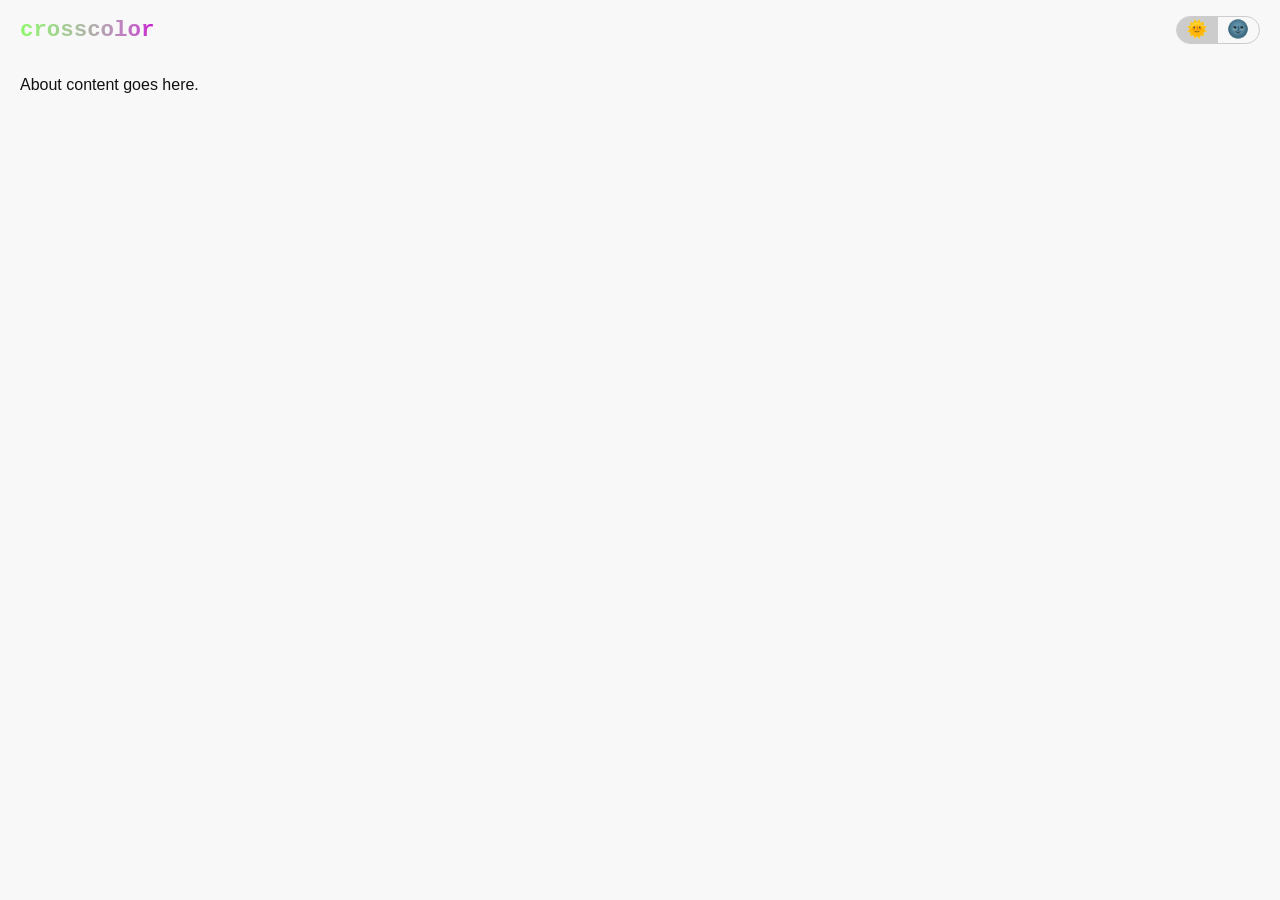
==== about.html @ 0abae57c "Add about page scaffold and ❓ button on both pages about.html: same header structure with gradient w" ====
<!DOCTYPE html>
<html lang="en">
<head>
  <meta charset="UTF-8">
  <meta name="viewport" content="width=device-width, initial-scale=1">
  <title>Crosscolor — About</title>
  <link rel="stylesheet" href="style.css">
</head>
<body>
  <header>
    <div class="header-row">
      <h1>crosscolor</h1>
      <button id="theme-toggle"><span class="toggle-light">🌞</span><span class="toggle-dark">🌚</span></button>
    </div>
  </header>
  <main id="about-content">
    <p>About content goes here.</p>
  </main>
  <script src="crosscolor.js"></script>
  <script src="about.js"></script>
</body>
</html>
---- style.css ----
*, *::before, *::after { box-sizing: border-box; margin: 0; padding: 0; }

:root {
  --bg:           #f8f8f8;
  --fg:           #111;
  --border:       #ccc;
  --cell-neutral: #999;
}

[data-theme="dark"] {
  --bg:           #111;
  --fg:           #eee;
  --border:       #444;
  --cell-neutral: #666;
}

body {
  background: var(--bg);
  color: var(--fg);
  font-family: sans-serif;
  min-height: 100vh;
  transition: background 0.15s, color 0.15s;
}

/* ---------- Header ---------- */

header {
  display: flex;
  flex-direction: column;
  padding: 1rem 1.25rem 0.5rem;
  gap: 0.5rem;
}

.header-row {
  display: flex;
  align-items: center;
  justify-content: space-between;
}

.header-controls {
  display: flex;
  justify-content: center;
  gap: 2rem;
}

h1 {
  font-family: 'Courier New', Courier, monospace;
  font-size: 1.4rem;
  font-weight: bold;
  /* gradient applied via JS on load */
}

/* ---------- Buttons ---------- */

button, #back-btn, .icon-btn {
  background: none;
  border: 1px solid var(--border);
  color: var(--fg);
  padding: 0.25rem 0.75rem;
  border-radius: 999px;
  cursor: pointer;
  font-size: 1.1rem;
  line-height: 1;
  text-decoration: none;
  display: inline-flex;
  align-items: center;
  transition: background 0.1s;
}

button:hover, #back-btn:hover, .icon-btn:hover {
  background: var(--border);
}

/* Split theme toggle */

#theme-toggle {
  padding: 0;
  overflow: hidden;
  gap: 0;
}

#theme-toggle .toggle-light,
#theme-toggle .toggle-dark {
  padding: 0.25rem 0.6rem;
  transition: background 0.1s;
}

[data-theme="light"] #theme-toggle .toggle-light,
[data-theme="dark"]  #theme-toggle .toggle-dark {
  background: var(--border);
}

/* ---------- About page ---------- */

#about-content {
  max-width: 600px;
  padding: 1.25rem;
  line-height: 1.6;
}

/* ---------- Tabs ---------- */

#tabs {
  display: flex;
  gap: 0.5rem;
  padding: 0 1.25rem 0.75rem;
  border-bottom: 1px solid var(--border);
}

.tab-btn {
  border-radius: 4px 4px 0 0;
  border-bottom: 2px solid transparent;
}

.tab-btn.active {
  border-bottom-color: var(--fg);
  font-weight: 600;
}

/* ---------- Shape previews ---------- */

#previews {
  padding: 1.25rem;
}

.preview-section {
  display: flex;
  flex-wrap: wrap;
  gap: 1rem;
}

.preview-item {
  cursor: pointer;
  padding: 0.75rem;
  border: 1px solid var(--border);
  border-radius: 6px;
  transition: border-color 0.1s;
  min-height: 60px;
  display: flex;
  align-items: center;
  justify-content: center;
}

.preview-item:hover {
  border-color: var(--fg);
}

.preview-grid {
  border-collapse: separate;
  border-spacing: 2px;
  width: max-content;
}

.preview-grid td {
  width: 12px;
  height: 12px;
}

.preview-grid .preview-cell {
  background: var(--cell-neutral);
  border-radius: 2px;
  font-size: 7px;
  line-height: 12px;
  text-align: center;
  color: var(--bg);
}

/* ---------- Play area ---------- */

#play-area {
  display: flex;
  justify-content: center;
  padding: 1.25rem;
}

.play-grid {
  border-collapse: separate;
  border-spacing: 4px;
  width: max-content;
}

.play-grid td {
  width: 48px;
  height: 48px;
}

.play-grid .tile {
  border-radius: 8px;
  cursor: pointer;
  font-size: 18px;
  line-height: 48px;
  text-align: center;
  color: rgba(0,0,0,0.4);
}

.play-grid .anchor {
  cursor: default;
}

.play-grid .tile.selected {
  outline: 4px solid var(--fg);
  outline-offset: 0;
}

.play-grid .tile.win-marked {
  cursor: default;
  font-size: 12px;
  line-height: normal;
  vertical-align: bottom;
  text-align: right;
  padding: 0 5px 4px 0;
}

.play-grid .tile.tile-appear {
  animation: tile-appear 0.3s ease-out;
}

.play-grid .tile.tile-place {
  animation: tile-place 0.15s ease-out;
}

.play-grid .tile.tile-win {
  animation: tile-place 0.4s ease-out;
}

@keyframes tile-appear {
  from { opacity: 0; transform: scale(0.4); }
  to   { opacity: 1; transform: scale(1); }
}

@keyframes tile-place {
  0%   { transform: scale(0.82); }
  60%  { transform: scale(1.1); }
  100% { transform: scale(1); }
}

.play-grid .vacant {
  border-radius: 8px;
  border: 5px solid var(--border);
}

.play-grid .palette-vacant {
  border: none;
  position: relative;
}

.play-grid .palette-vacant::after {
  content: '';
  position: absolute;
  top: 50%;
  left: 50%;
  transform: translate(-50%, -50%);
  width: 16px;
  height: 16px;
  background: var(--cell-neutral);
  border-radius: 6px;
}

.play-grid .tile.anchor {
  cursor: default;
  font-size: 12px;
  line-height: normal;
  vertical-align: bottom;
  text-align: right;
  padding: 0 5px 4px 0;
}
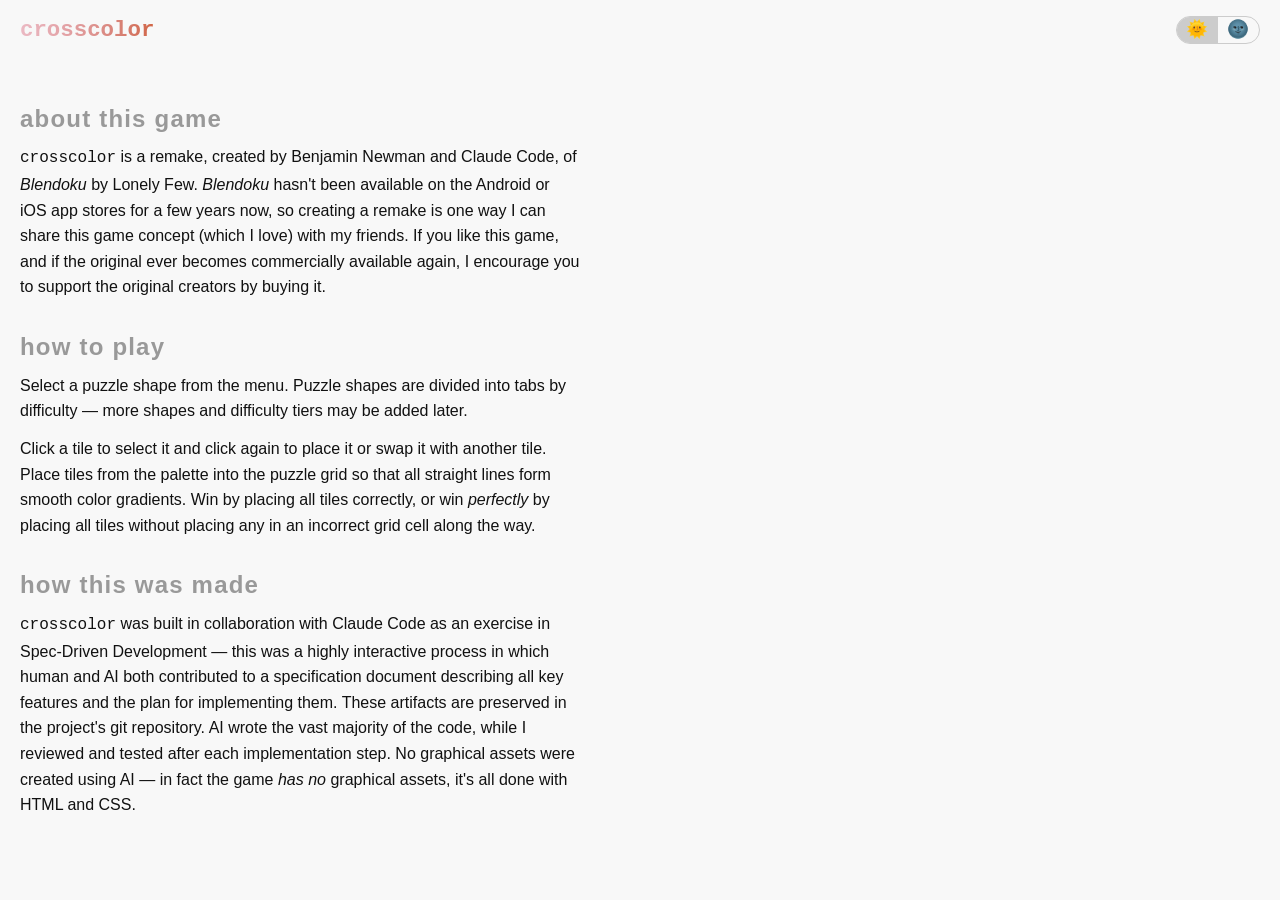
==== commit 84da2d6c: "Add content to about page" ====
--- a/about.html
+++ b/about.html
@@ -14,7 +14,13 @@
     </div>
   </header>
   <main id="about-content">
-    <p>About content goes here.</p>
+    <h2>about this game</h2>
+    <p><span class="mono">crosscolor</span> is a remake, created by Benjamin Newman and Claude Code, of <i>Blendoku</i> by Lonely Few. <i>Blendoku</i> hasn't been available on the Android or iOS app stores for a few years now, so creating a remake is one way I can share this game concept (which I love) with my friends. If you like this game, and if the original ever becomes commercially available again, I encourage you to support the original creators by buying it.</p>
+    <h2>how to play</h2>
+    <p>Select a puzzle shape from the menu. Puzzle shapes are divided into tabs by difficulty &mdash; more shapes and difficulty tiers may be added later.</p>
+    <p>Click a tile to select it and click again to place it or swap it with another tile. Place tiles from the palette into the puzzle grid so that all straight lines form smooth color gradients. Win by placing all tiles correctly, or win <i>perfectly</i> by placing all tiles without placing any in an incorrect grid cell along the way.</p>
+    <h2>how this was made</h2>
+    <p><span class="mono">crosscolor</span> was built in collaboration with Claude Code as an exercise in Spec-Driven Development &mdash; this was a highly interactive process in which human and AI both contributed to a specification document describing all key features and the plan for implementing them. These artifacts are preserved in the project's git repository. AI wrote the vast majority of the code, while I reviewed and tested after each implementation step. No graphical assets were created using AI &mdash; in fact the game <i>has no</i> graphical assets, it's all done with HTML and CSS.</p>
   </main>
   <script src="crosscolor.js"></script>
   <script src="about.js"></script>
--- a/style.css
+++ b/style.css
@@ -5,6 +5,7 @@
   --fg:           #111;
   --border:       #ccc;
   --cell-neutral: #999;
+  --tile-size:    48px;
 }
 
 [data-theme="dark"] {
@@ -98,6 +99,21 @@
   line-height: 1.6;
 }
 
+#about-content h2 {
+  margin-top: 1.75rem;
+  margin-bottom: 0.4rem;
+  letter-spacing: 0.05em;
+  color: var(--cell-neutral);
+}
+
+#about-content p + p {
+  margin-top: 0.75rem;
+}
+
+.mono {
+  font-family: 'Courier New', Courier, monospace;
+}
+
 /* ---------- Tabs ---------- */
 
 #tabs {
@@ -175,20 +191,20 @@
 
 .play-grid {
   border-collapse: separate;
-  border-spacing: 4px;
+  border-spacing: calc(var(--tile-size) * 0.0833);
   width: max-content;
 }
 
 .play-grid td {
-  width: 48px;
-  height: 48px;
+  width: var(--tile-size);
+  height: var(--tile-size);
 }
 
 .play-grid .tile {
-  border-radius: 8px;
+  border-radius: calc(var(--tile-size) * 0.1667);
   cursor: pointer;
-  font-size: 18px;
-  line-height: 48px;
+  font-size: calc(var(--tile-size) * 0.375);
+  line-height: var(--tile-size);
   text-align: center;
   color: rgba(0,0,0,0.4);
 }
@@ -198,17 +214,17 @@
 }
 
 .play-grid .tile.selected {
-  outline: 4px solid var(--fg);
+  outline: calc(var(--tile-size) * 0.0833) solid var(--fg);
   outline-offset: 0;
 }
 
 .play-grid .tile.win-marked {
   cursor: default;
-  font-size: 12px;
+  font-size: calc(var(--tile-size) * 0.25);
   line-height: normal;
   vertical-align: bottom;
   text-align: right;
-  padding: 0 5px 4px 0;
+  padding: 0 calc(var(--tile-size) * 0.104) calc(var(--tile-size) * 0.0833) 0;
 }
 
 .play-grid .tile.tile-appear {
@@ -235,8 +251,8 @@
 }
 
 .play-grid .vacant {
-  border-radius: 8px;
-  border: 5px solid var(--border);
+  border-radius: calc(var(--tile-size) * 0.1667);
+  border: calc(var(--tile-size) * 0.104) solid var(--border);
 }
 
 .play-grid .palette-vacant {
@@ -250,17 +266,17 @@
   top: 50%;
   left: 50%;
   transform: translate(-50%, -50%);
-  width: 16px;
-  height: 16px;
+  width: calc(var(--tile-size) * 0.333);
+  height: calc(var(--tile-size) * 0.333);
   background: var(--cell-neutral);
-  border-radius: 6px;
+  border-radius: calc(var(--tile-size) * 0.125);
 }
 
 .play-grid .tile.anchor {
   cursor: default;
-  font-size: 12px;
+  font-size: calc(var(--tile-size) * 0.25);
   line-height: normal;
   vertical-align: bottom;
   text-align: right;
-  padding: 0 5px 4px 0;
-}
+  padding: 0 calc(var(--tile-size) * 0.104) calc(var(--tile-size) * 0.0833) 0;
+}
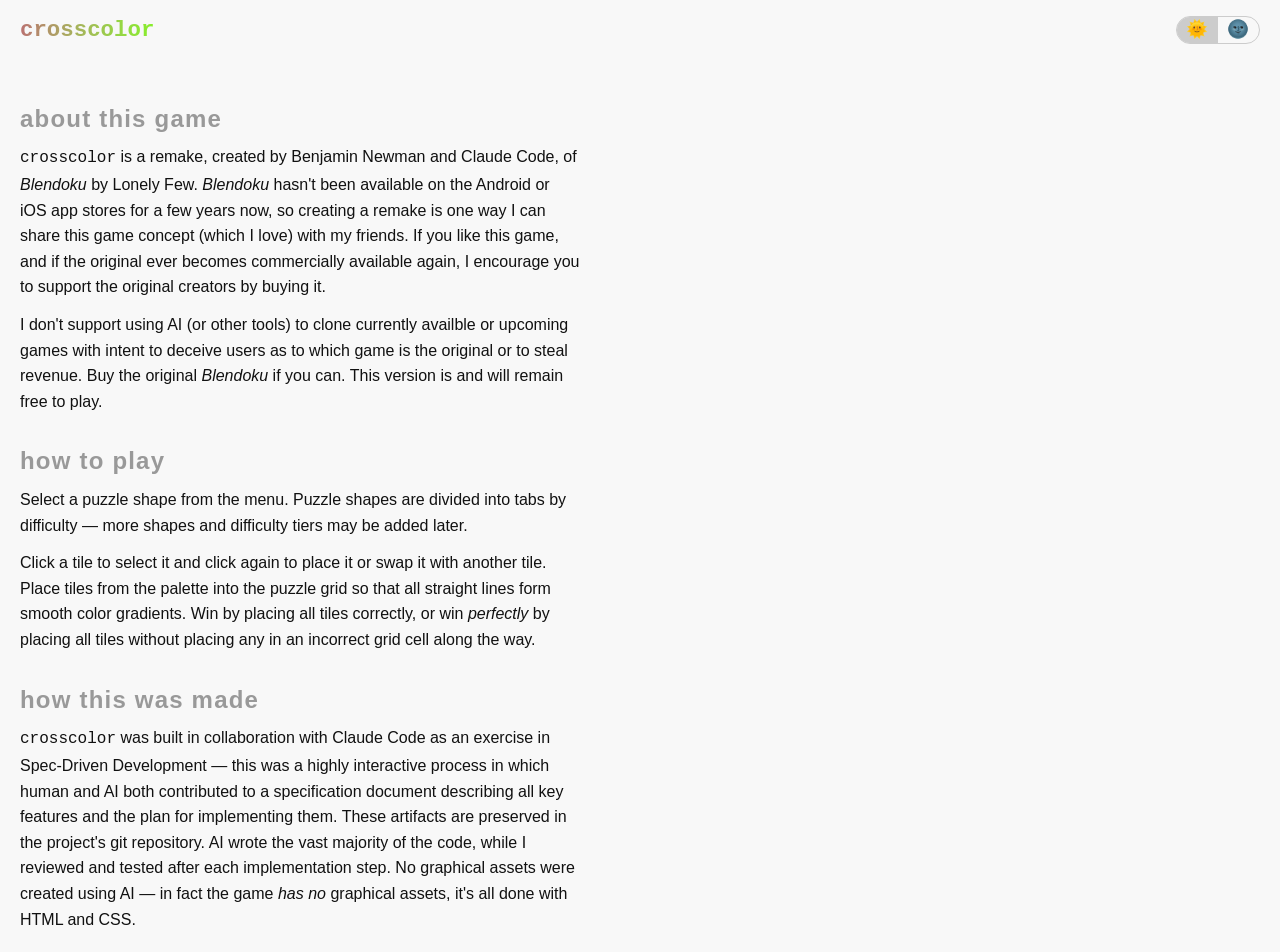
==== commit f1f0880e: "update AI disclaimer" ====
--- a/about.html
+++ b/about.html
@@ -16,6 +16,7 @@
   <main id="about-content">
     <h2>about this game</h2>
     <p><span class="mono">crosscolor</span> is a remake, created by Benjamin Newman and Claude Code, of <i>Blendoku</i> by Lonely Few. <i>Blendoku</i> hasn't been available on the Android or iOS app stores for a few years now, so creating a remake is one way I can share this game concept (which I love) with my friends. If you like this game, and if the original ever becomes commercially available again, I encourage you to support the original creators by buying it.</p>
+    <p>I don't support using AI (or other tools) to clone currently availble or upcoming games with intent to deceive users as to which game is the original or to steal revenue. Buy the original <i>Blendoku</i> if you can. This version is and will remain free to play.</p>
     <h2>how to play</h2>
     <p>Select a puzzle shape from the menu. Puzzle shapes are divided into tabs by difficulty &mdash; more shapes and difficulty tiers may be added later.</p>
     <p>Click a tile to select it and click again to place it or swap it with another tile. Place tiles from the palette into the puzzle grid so that all straight lines form smooth color gradients. Win by placing all tiles correctly, or win <i>perfectly</i> by placing all tiles without placing any in an incorrect grid cell along the way.</p>
--- a/style.css
+++ b/style.css
@@ -172,7 +172,15 @@
   height: 12px;
 }
 
+/* add border-spacing to width only for Safari to fix sizing bug */
+@supports (-webkit-hyphens:none) {
+  .preview-grid td {
+    width: calc(12px + 3px);
+  }
+}
+
 .preview-grid .preview-cell {
+  box-sizing: border-box;
   background: var(--cell-neutral);
   border-radius: 2px;
   font-size: 7px;
@@ -198,6 +206,13 @@
 .play-grid td {
   width: var(--tile-size);
   height: var(--tile-size);
+}
+
+/* add border-spacing to width only for Safari to fix sizing bug */
+@supports (-webkit-hyphens:none) {
+    .play-grid td {
+      width: calc(var(--tile-size) * 1.0833);
+  }
 }
 
 .play-grid .tile {
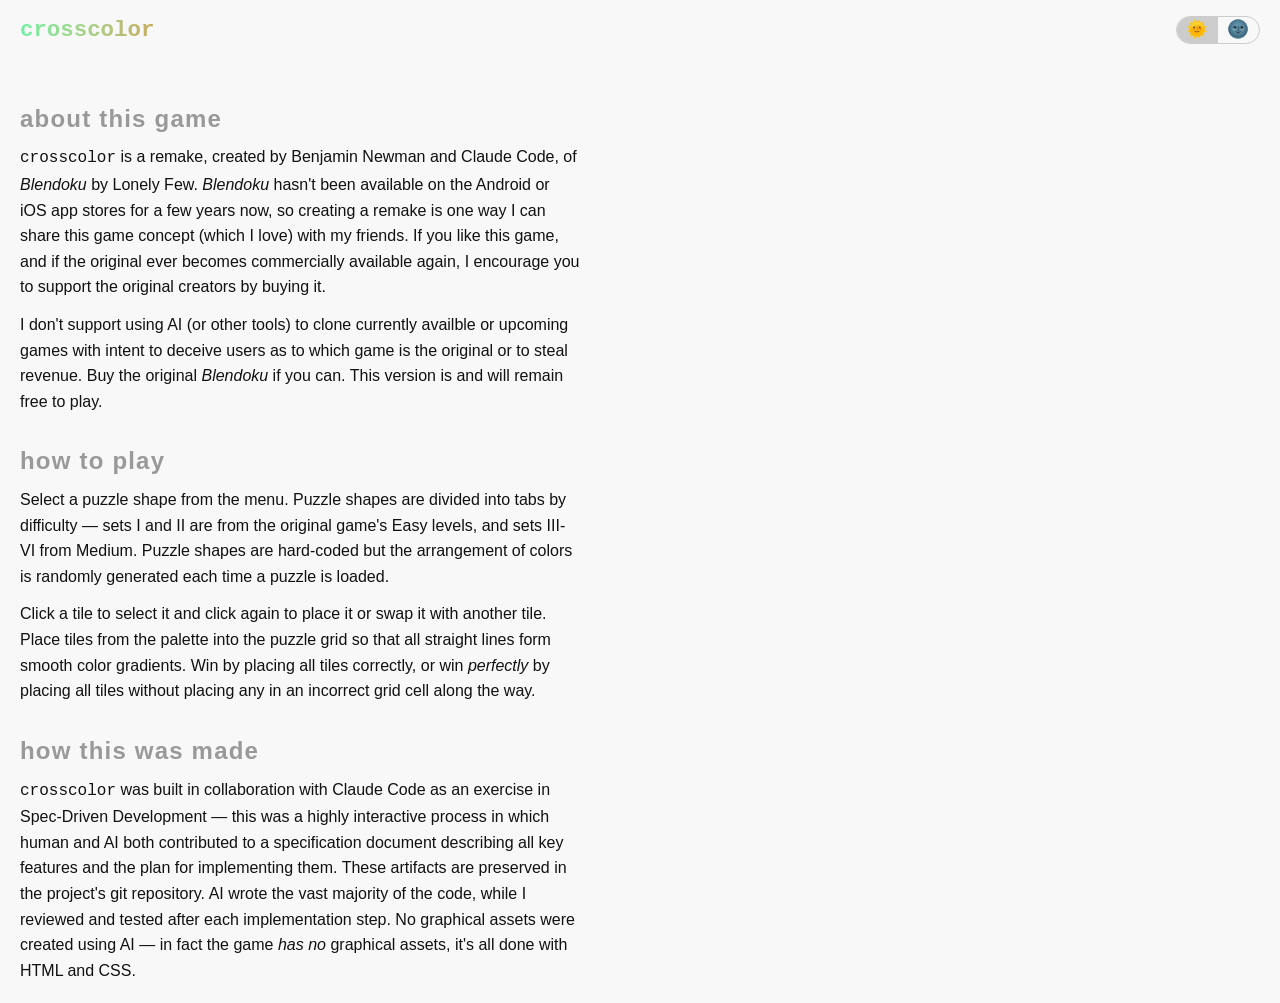
==== commit 778030eb: "further clarify some sections in about.html" ====
--- a/about.html
+++ b/about.html
@@ -18,7 +18,7 @@
     <p><span class="mono">crosscolor</span> is a remake, created by Benjamin Newman and Claude Code, of <i>Blendoku</i> by Lonely Few. <i>Blendoku</i> hasn't been available on the Android or iOS app stores for a few years now, so creating a remake is one way I can share this game concept (which I love) with my friends. If you like this game, and if the original ever becomes commercially available again, I encourage you to support the original creators by buying it.</p>
     <p>I don't support using AI (or other tools) to clone currently availble or upcoming games with intent to deceive users as to which game is the original or to steal revenue. Buy the original <i>Blendoku</i> if you can. This version is and will remain free to play.</p>
     <h2>how to play</h2>
-    <p>Select a puzzle shape from the menu. Puzzle shapes are divided into tabs by difficulty &mdash; more shapes and difficulty tiers may be added later.</p>
+    <p>Select a puzzle shape from the menu. Puzzle shapes are divided into tabs by difficulty &mdash; sets I and II are from the original game's Easy levels, and sets III-VI from Medium. Puzzle shapes are hard-coded but the arrangement of colors is randomly generated each time a puzzle is loaded.</p>
     <p>Click a tile to select it and click again to place it or swap it with another tile. Place tiles from the palette into the puzzle grid so that all straight lines form smooth color gradients. Win by placing all tiles correctly, or win <i>perfectly</i> by placing all tiles without placing any in an incorrect grid cell along the way.</p>
     <h2>how this was made</h2>
     <p><span class="mono">crosscolor</span> was built in collaboration with Claude Code as an exercise in Spec-Driven Development &mdash; this was a highly interactive process in which human and AI both contributed to a specification document describing all key features and the plan for implementing them. These artifacts are preserved in the project's git repository. AI wrote the vast majority of the code, while I reviewed and tested after each implementation step. No graphical assets were created using AI &mdash; in fact the game <i>has no</i> graphical assets, it's all done with HTML and CSS.</p>
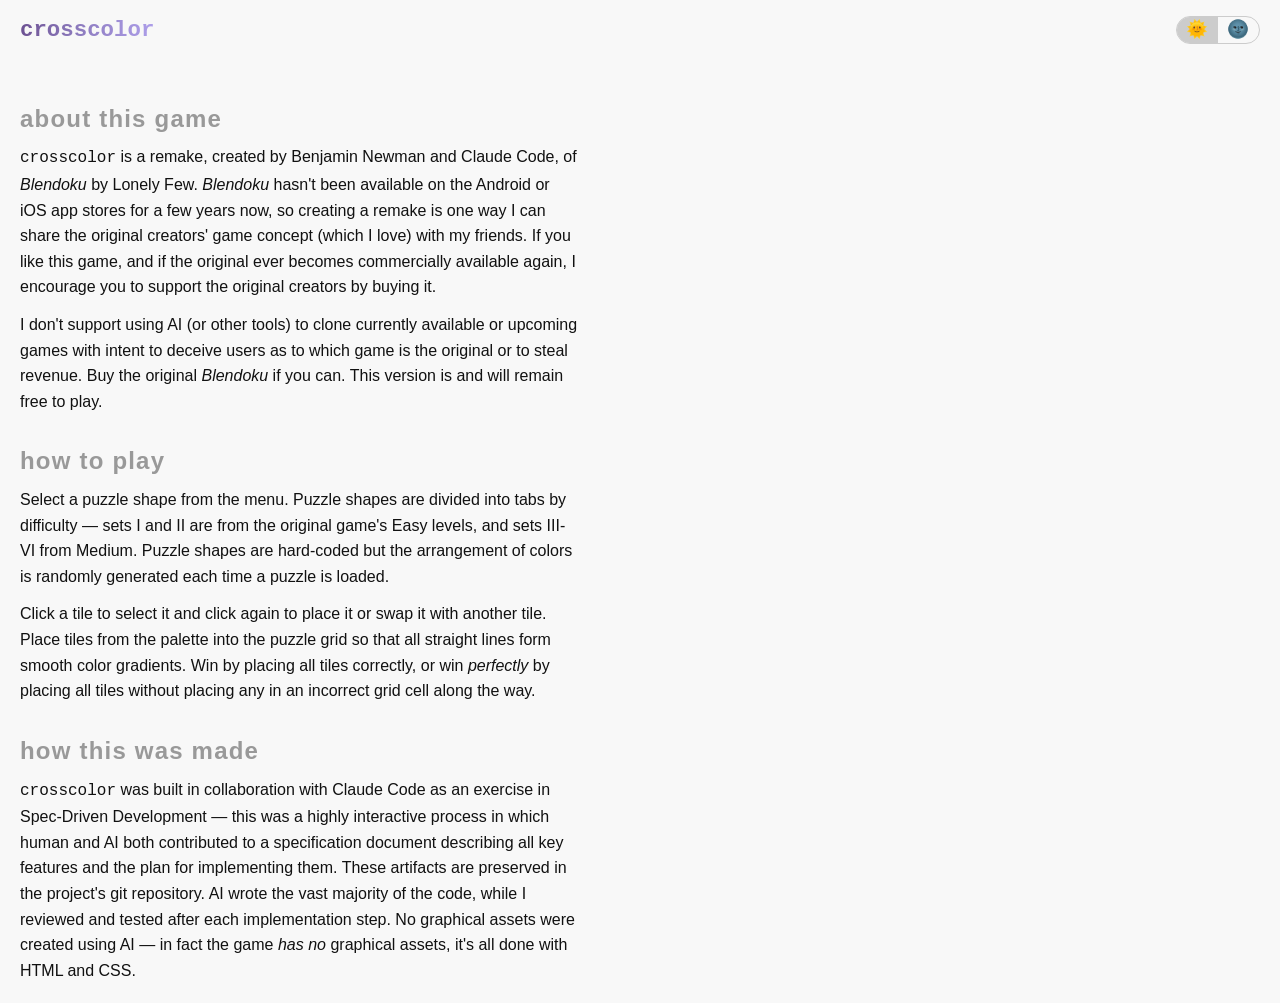
==== commit 1bffddcb: "small tweaks to about.html" ====
--- a/about.html
+++ b/about.html
@@ -15,8 +15,8 @@
   </header>
   <main id="about-content">
     <h2>about this game</h2>
-    <p><span class="mono">crosscolor</span> is a remake, created by Benjamin Newman and Claude Code, of <i>Blendoku</i> by Lonely Few. <i>Blendoku</i> hasn't been available on the Android or iOS app stores for a few years now, so creating a remake is one way I can share this game concept (which I love) with my friends. If you like this game, and if the original ever becomes commercially available again, I encourage you to support the original creators by buying it.</p>
-    <p>I don't support using AI (or other tools) to clone currently availble or upcoming games with intent to deceive users as to which game is the original or to steal revenue. Buy the original <i>Blendoku</i> if you can. This version is and will remain free to play.</p>
+    <p><span class="mono">crosscolor</span> is a remake, created by Benjamin Newman and Claude Code, of <i>Blendoku</i> by Lonely Few. <i>Blendoku</i> hasn't been available on the Android or iOS app stores for a few years now, so creating a remake is one way I can share the original creators' game concept (which I love) with my friends. If you like this game, and if the original ever becomes commercially available again, I encourage you to support the original creators by buying it.</p>
+    <p>I don't support using AI (or other tools) to clone currently available or upcoming games with intent to deceive users as to which game is the original or to steal revenue. Buy the original <i>Blendoku</i> if you can. This version is and will remain free to play.</p>
     <h2>how to play</h2>
     <p>Select a puzzle shape from the menu. Puzzle shapes are divided into tabs by difficulty &mdash; sets I and II are from the original game's Easy levels, and sets III-VI from Medium. Puzzle shapes are hard-coded but the arrangement of colors is randomly generated each time a puzzle is loaded.</p>
     <p>Click a tile to select it and click again to place it or swap it with another tile. Place tiles from the palette into the puzzle grid so that all straight lines form smooth color gradients. Win by placing all tiles correctly, or win <i>perfectly</i> by placing all tiles without placing any in an incorrect grid cell along the way.</p>
